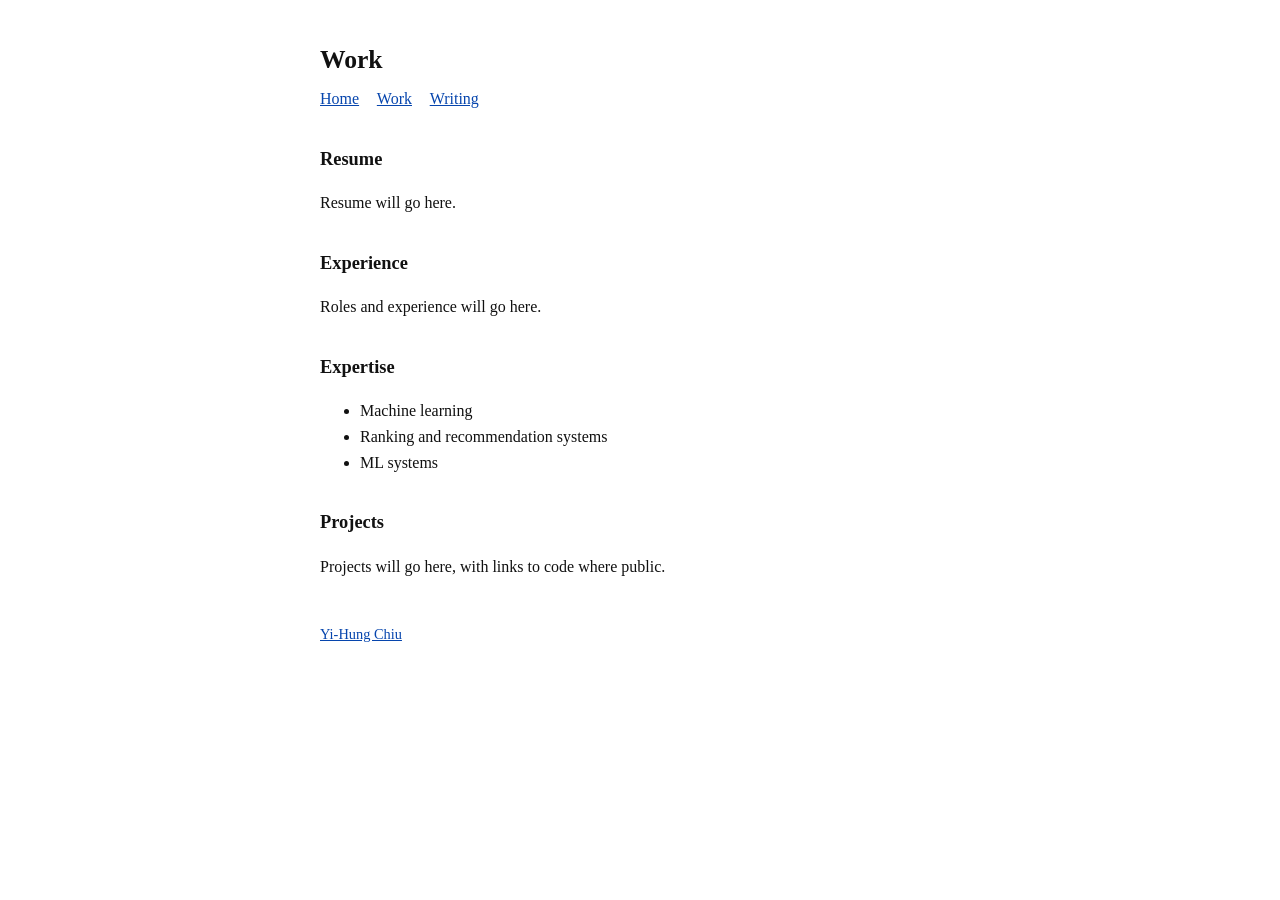
==== work.html @ ef32e8ef "Add simple personal website: home, work, and writing pages" ====
<!DOCTYPE html>
<html lang="en">
<head>
<meta charset="utf-8">
<meta name="viewport" content="width=device-width, initial-scale=1">
<title>Work — Yi-Hung Chiu</title>
<link rel="stylesheet" href="style.css">
</head>
<body>

<header>
  <h1>Work</h1>
  <nav>
    <a href="index.html">Home</a>
    <a href="work.html">Work</a>
    <a href="writing.html">Writing</a>
  </nav>
</header>

<main>
  <h2>Resume</h2>
  <p>Resume will go here.</p>

  <h2>Experience</h2>
  <p>Roles and experience will go here.</p>

  <h2>Expertise</h2>
  <ul>
    <li>Machine learning</li>
    <li>Ranking and recommendation systems</li>
    <li>ML systems</li>
  </ul>

  <h2>Projects</h2>
  <p>Projects will go here, with links to code where public.</p>
</main>

<footer>
  <p><a href="index.html">Yi-Hung Chiu</a></p>
</footer>

</body>
</html>
---- style.css ----
body {
  font-family: Georgia, 'Times New Roman', serif;
  line-height: 1.6;
  color: #111;
  background: #fff;
  max-width: 640px;
  margin: 40px auto;
  padding: 0 16px;
}

h1 {
  font-size: 1.6em;
  margin-bottom: 0.2em;
}

h2 {
  font-size: 1.15em;
  margin-top: 1.8em;
}

nav {
  margin-bottom: 2em;
}

nav a {
  margin-right: 14px;
}

a {
  color: #0645ad;
}

footer {
  margin-top: 3em;
  font-size: 0.9em;
  color: #555;
}

img {
  max-width: 100%;
}
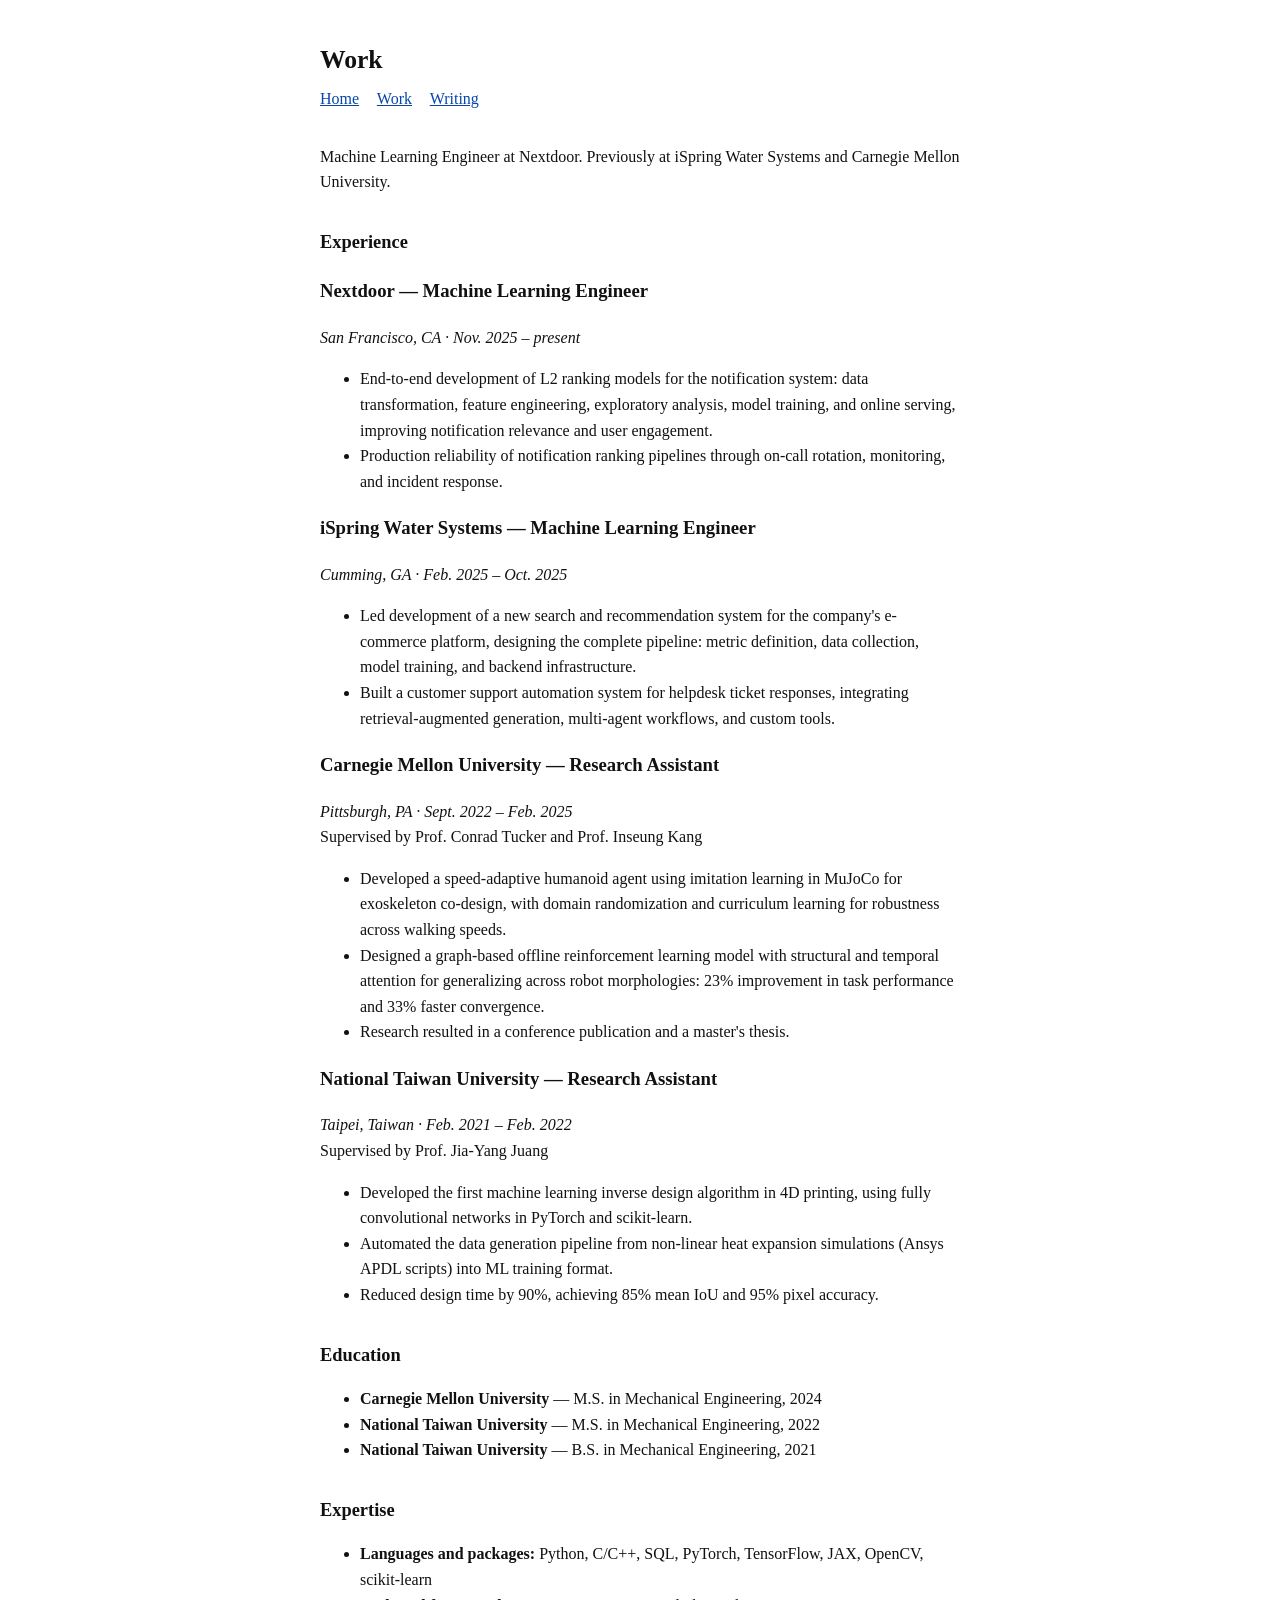
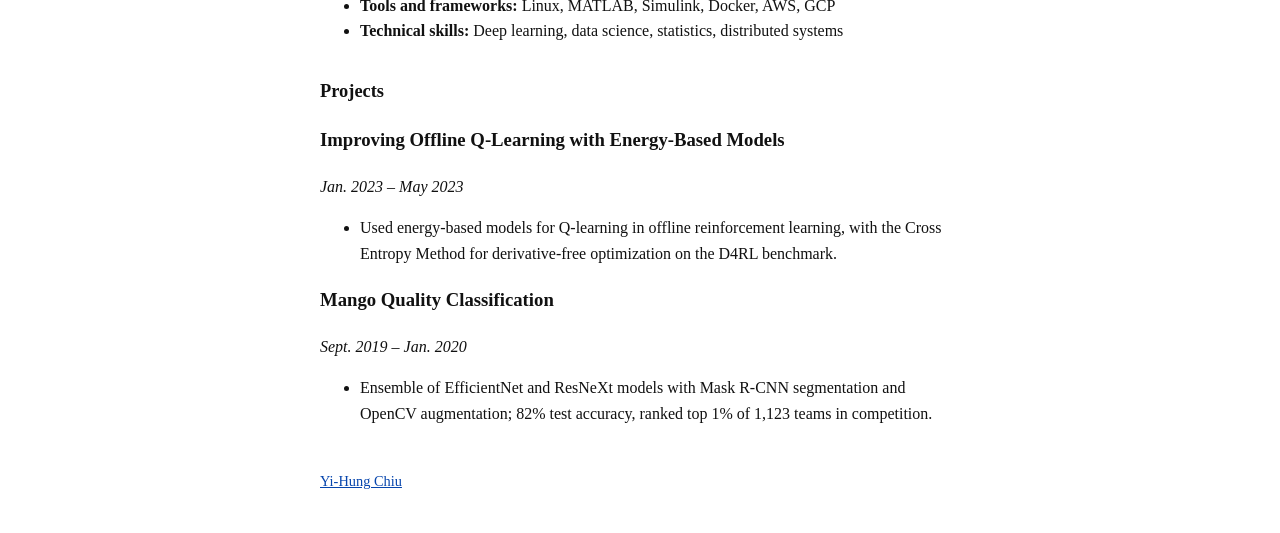
==== commit f8e2ac05: "Fill in work page from resume: experience, education, expertise, projects" ====
--- a/work.html
+++ b/work.html
@@ -18,21 +18,99 @@
 </header>
 
 <main>
-  <h2>Resume</h2>
-  <p>Resume will go here.</p>
+  <p>Machine Learning Engineer at Nextdoor. Previously at iSpring Water
+  Systems and Carnegie Mellon University.</p>
 
   <h2>Experience</h2>
-  <p>Roles and experience will go here.</p>
+
+  <h3>Nextdoor — Machine Learning Engineer</h3>
+  <p><i>San Francisco, CA · Nov. 2025 – present</i></p>
+  <ul>
+    <li>End-to-end development of L2 ranking models for the notification
+    system: data transformation, feature engineering, exploratory analysis,
+    model training, and online serving, improving notification relevance and
+    user engagement.</li>
+    <li>Production reliability of notification ranking pipelines through
+    on-call rotation, monitoring, and incident response.</li>
+  </ul>
+
+  <h3>iSpring Water Systems — Machine Learning Engineer</h3>
+  <p><i>Cumming, GA · Feb. 2025 – Oct. 2025</i></p>
+  <ul>
+    <li>Led development of a new search and recommendation system for the
+    company's e-commerce platform, designing the complete pipeline: metric
+    definition, data collection, model training, and backend
+    infrastructure.</li>
+    <li>Built a customer support automation system for helpdesk ticket
+    responses, integrating retrieval-augmented generation, multi-agent
+    workflows, and custom tools.</li>
+  </ul>
+
+  <h3>Carnegie Mellon University — Research Assistant</h3>
+  <p><i>Pittsburgh, PA · Sept. 2022 – Feb. 2025</i><br>
+  Supervised by Prof. Conrad Tucker and Prof. Inseung Kang</p>
+  <ul>
+    <li>Developed a speed-adaptive humanoid agent using imitation learning
+    in MuJoCo for exoskeleton co-design, with domain randomization and
+    curriculum learning for robustness across walking speeds.</li>
+    <li>Designed a graph-based offline reinforcement learning model with
+    structural and temporal attention for generalizing across robot
+    morphologies: 23% improvement in task performance and 33% faster
+    convergence.</li>
+    <li>Research resulted in a conference publication and a master's
+    thesis.</li>
+  </ul>
+
+  <h3>National Taiwan University — Research Assistant</h3>
+  <p><i>Taipei, Taiwan · Feb. 2021 – Feb. 2022</i><br>
+  Supervised by Prof. Jia-Yang Juang</p>
+  <ul>
+    <li>Developed the first machine learning inverse design algorithm in 4D
+    printing, using fully convolutional networks in PyTorch and
+    scikit-learn.</li>
+    <li>Automated the data generation pipeline from non-linear heat
+    expansion simulations (Ansys APDL scripts) into ML training format.</li>
+    <li>Reduced design time by 90%, achieving 85% mean IoU and 95% pixel
+    accuracy.</li>
+  </ul>
+
+  <h2>Education</h2>
+  <ul>
+    <li><b>Carnegie Mellon University</b> — M.S. in Mechanical Engineering,
+    2024</li>
+    <li><b>National Taiwan University</b> — M.S. in Mechanical Engineering,
+    2022</li>
+    <li><b>National Taiwan University</b> — B.S. in Mechanical Engineering,
+    2021</li>
+  </ul>
 
   <h2>Expertise</h2>
   <ul>
-    <li>Machine learning</li>
-    <li>Ranking and recommendation systems</li>
-    <li>ML systems</li>
+    <li><b>Languages and packages:</b> Python, C/C++, SQL, PyTorch,
+    TensorFlow, JAX, OpenCV, scikit-learn</li>
+    <li><b>Tools and frameworks:</b> Linux, MATLAB, Simulink, Docker, AWS,
+    GCP</li>
+    <li><b>Technical skills:</b> Deep learning, data science, statistics,
+    distributed systems</li>
   </ul>
 
   <h2>Projects</h2>
-  <p>Projects will go here, with links to code where public.</p>
+
+  <h3>Improving Offline Q-Learning with Energy-Based Models</h3>
+  <p><i>Jan. 2023 – May 2023</i></p>
+  <ul>
+    <li>Used energy-based models for Q-learning in offline reinforcement
+    learning, with the Cross Entropy Method for derivative-free optimization
+    on the D4RL benchmark.</li>
+  </ul>
+
+  <h3>Mango Quality Classification</h3>
+  <p><i>Sept. 2019 – Jan. 2020</i></p>
+  <ul>
+    <li>Ensemble of EfficientNet and ResNeXt models with Mask R-CNN
+    segmentation and OpenCV augmentation; 82% test accuracy, ranked top 1%
+    of 1,123 teams in competition.</li>
+  </ul>
 </main>
 
 <footer>
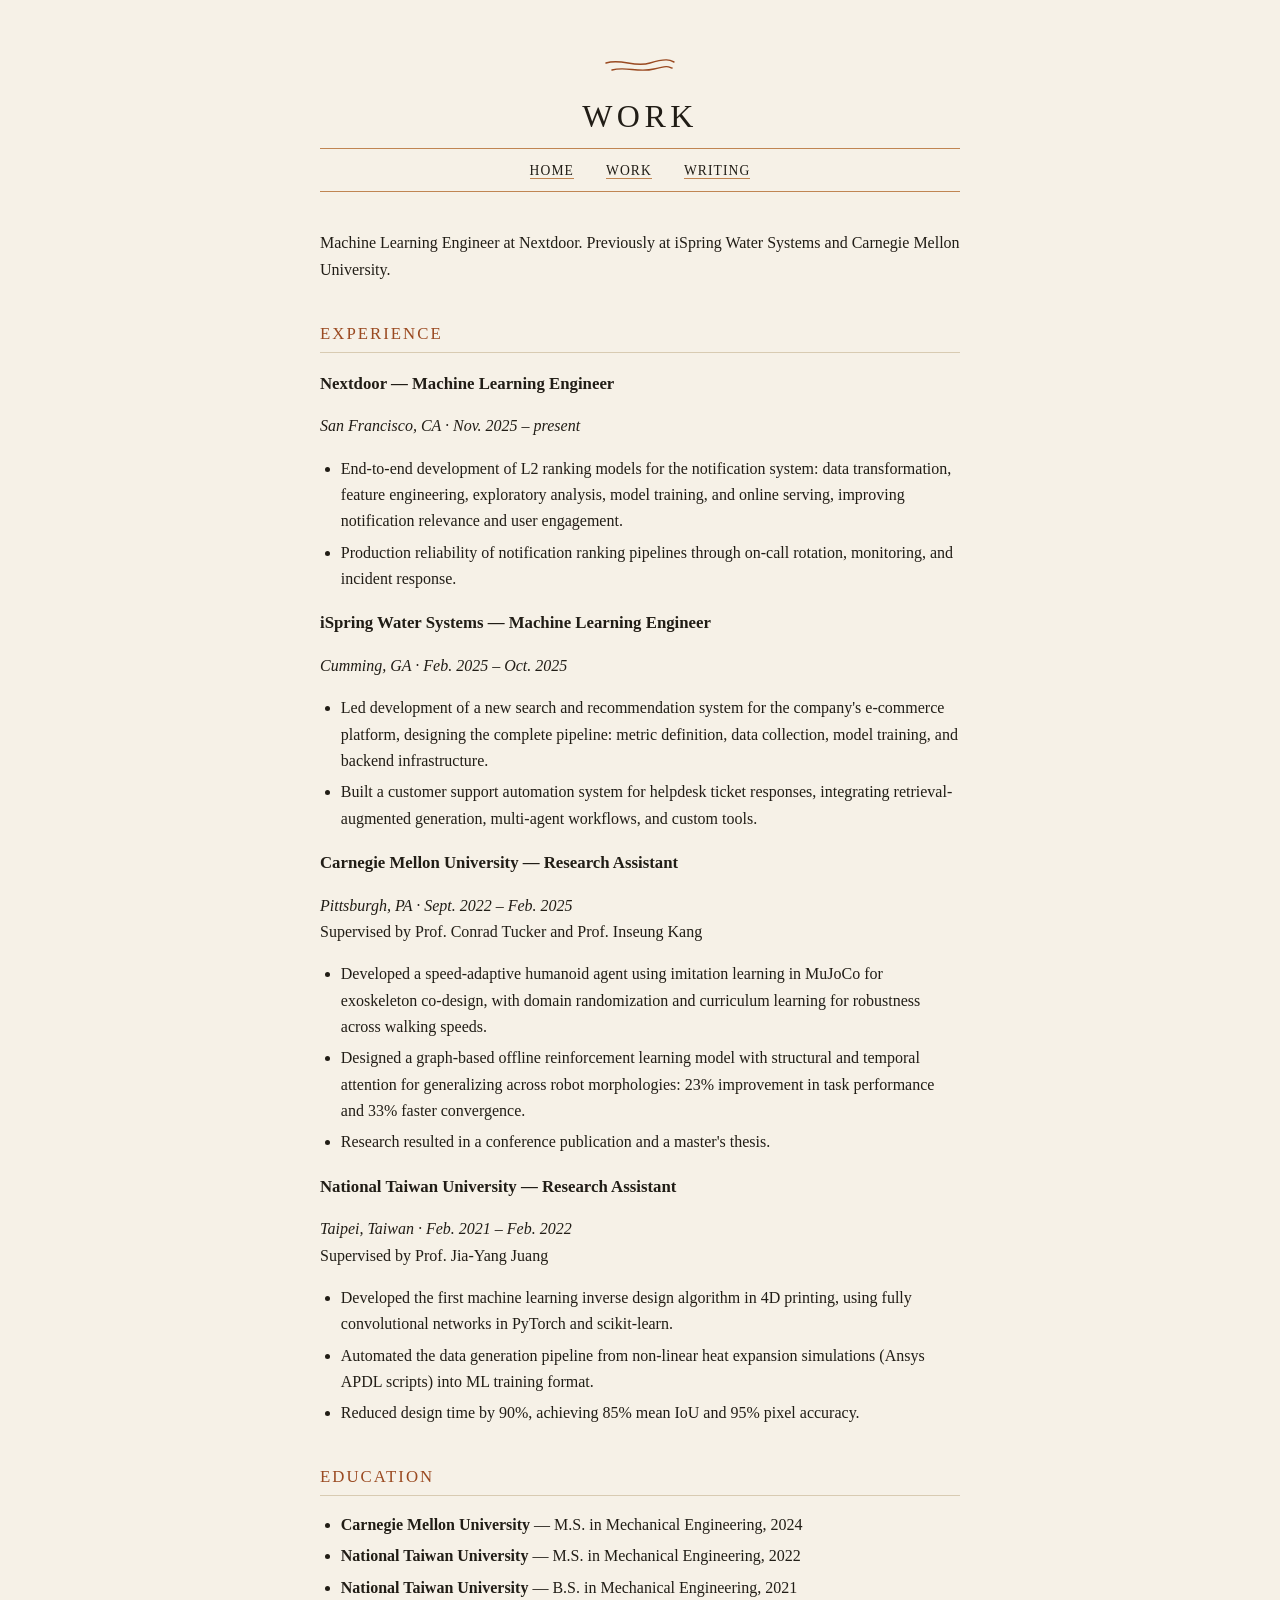
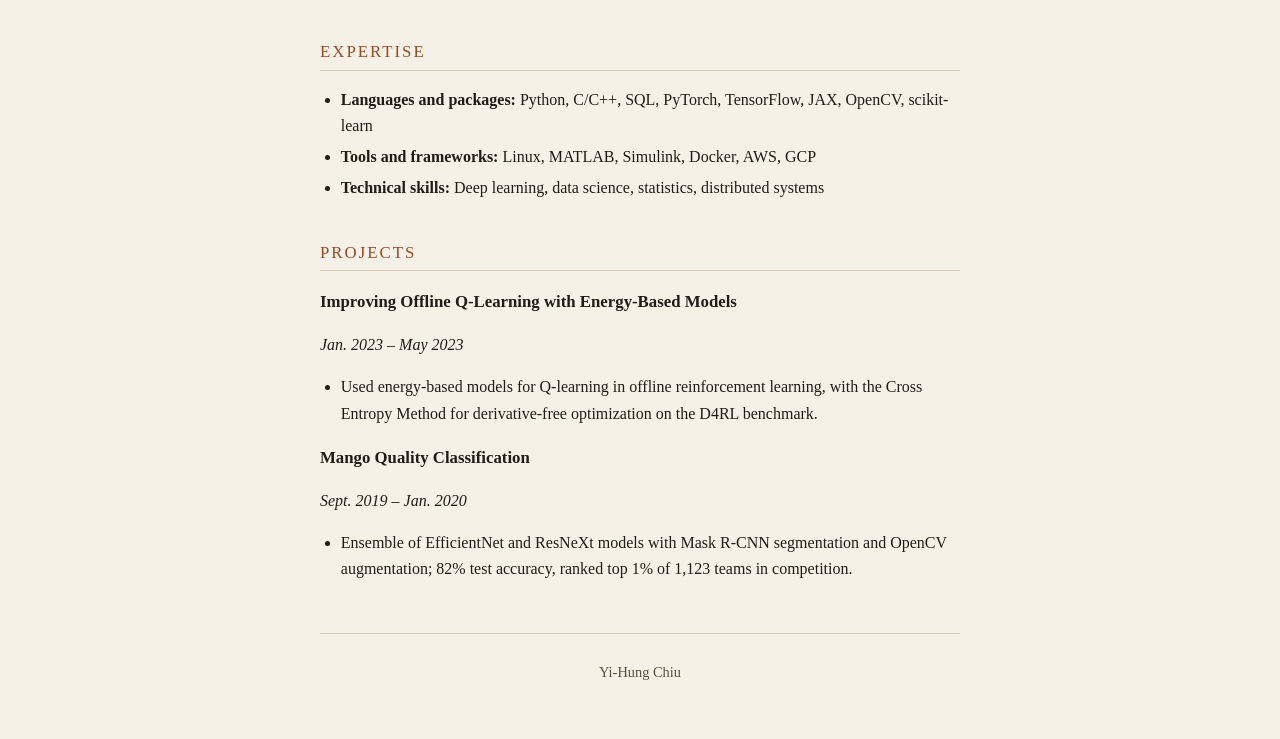
==== commit c29695b0: "Restyle site: parchment, ink, and copper theme with wind mark" ====
--- a/work.html
+++ b/work.html
@@ -9,6 +9,10 @@
 <body>
 
 <header>
+  <svg class="windmark" width="72" height="20" viewBox="0 0 72 20" fill="none" stroke="#9a4a21" stroke-width="1.4" stroke-linecap="round" aria-hidden="true">
+  <path d="M2 7 C 18 2, 30 12, 46 7 S 66 4, 70 6"/>
+  <path d="M8 14 C 22 10, 34 17, 50 13 S 64 11, 68 12"/>
+</svg>
   <h1>Work</h1>
   <nav>
     <a href="index.html">Home</a>
--- a/style.css
+++ b/style.css
@@ -1,39 +1,121 @@
+/* Theme: parchment, ink, and copper — a quiet nod to The Name of the Wind. */
+
+:root {
+  --paper: #f6f1e7;
+  --ink: #211d16;
+  --ink-soft: #57503f;
+  --copper: #9a4a21;
+  --copper-soft: #c08552;
+  --rule: #d8cbb2;
+}
+
+* {
+  box-sizing: border-box;
+}
+
 body {
-  font-family: Georgia, 'Times New Roman', serif;
-  line-height: 1.6;
-  color: #111;
-  background: #fff;
-  max-width: 640px;
-  margin: 40px auto;
-  padding: 0 16px;
+  font-family: "Iowan Old Style", Palatino, "Palatino Linotype", Georgia, serif;
+  line-height: 1.65;
+  color: var(--ink);
+  background: var(--paper);
+  max-width: 680px;
+  margin: 0 auto;
+  padding: 56px 20px 40px;
+}
+
+::selection {
+  background: #e8cf9f;
+}
+
+header {
+  text-align: center;
+  margin-bottom: 2.4em;
+}
+
+.windmark {
+  display: block;
+  margin: 0 auto 14px;
 }
 
 h1 {
-  font-size: 1.6em;
-  margin-bottom: 0.2em;
+  font-size: 2em;
+  font-weight: normal;
+  letter-spacing: 0.14em;
+  text-transform: uppercase;
+  margin: 0 0 0.15em;
+}
+
+.tagline {
+  font-style: italic;
+  color: var(--ink-soft);
+  margin: 0 0 1.2em;
+}
+
+nav {
+  border-top: 1px solid var(--copper-soft);
+  border-bottom: 1px solid var(--copper-soft);
+  padding: 8px 0;
+}
+
+nav a {
+  margin: 0 14px;
+  color: var(--ink);
+  text-decoration: none;
+  letter-spacing: 0.08em;
+  text-transform: uppercase;
+  font-size: 0.85em;
+}
+
+nav a:hover {
+  color: var(--copper);
 }
 
 h2 {
-  font-size: 1.15em;
-  margin-top: 1.8em;
+  font-size: 1.05em;
+  font-weight: normal;
+  letter-spacing: 0.12em;
+  text-transform: uppercase;
+  color: var(--copper);
+  border-bottom: 1px solid var(--rule);
+  padding-bottom: 4px;
+  margin-top: 2.2em;
 }
 
-nav {
-  margin-bottom: 2em;
-}
-
-nav a {
-  margin-right: 14px;
+h3 {
+  font-size: 1.05em;
+  margin-bottom: 0.1em;
 }
 
 a {
-  color: #0645ad;
+  color: var(--copper);
+  text-decoration: none;
+  border-bottom: 1px solid var(--copper-soft);
+}
+
+a:hover {
+  border-bottom-color: var(--copper);
+}
+
+ul {
+  padding-left: 1.3em;
+}
+
+li {
+  margin-bottom: 0.3em;
 }
 
 footer {
-  margin-top: 3em;
+  margin-top: 3.5em;
+  padding-top: 12px;
+  border-top: 1px solid var(--rule);
+  text-align: center;
   font-size: 0.9em;
-  color: #555;
+  color: var(--ink-soft);
+}
+
+footer a {
+  color: var(--ink-soft);
+  border-bottom: none;
 }
 
 img {
